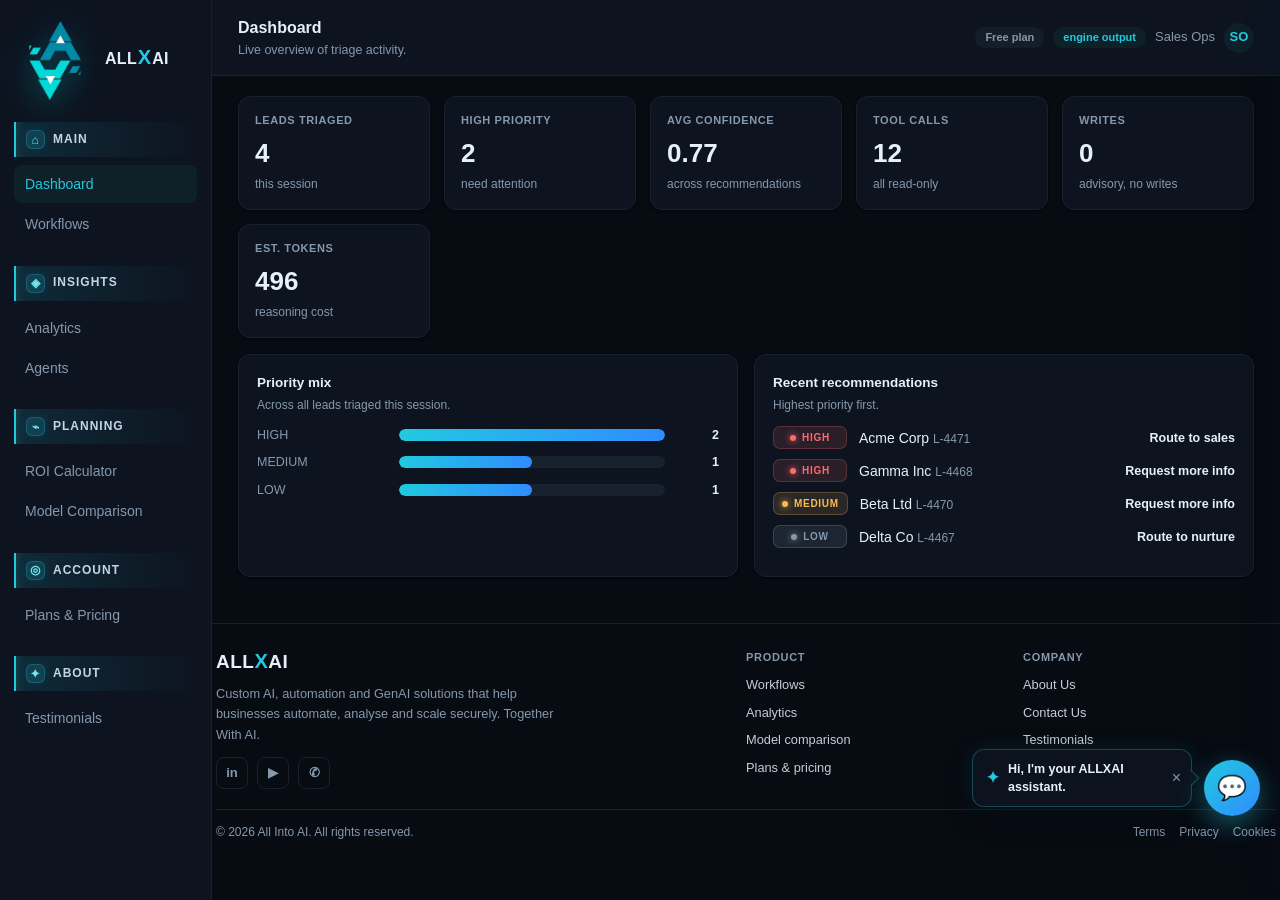
==== app.html @ 4b531be6 "Deploy Phase 1 site to allintoai domain" ====
<!doctype html>
<html lang="en">
<head>
<meta charset="utf-8" />
<meta name="robots" content="noindex,nofollow" />
<meta name="viewport" content="width=device-width, initial-scale=1" />
<link rel="icon" href="[data-uri]" />
<title>ALLXAI - Lead Triage MVP</title>
<style>
  :root{
    --bg:#070b12; --panel:#0d1420; --ink:#e8f0f7; --muted:#8598ad;
    --line:#17222e; --accent:#22c9e0; --accent-soft:#0e2028;
    --high:#ff6b6b; --high-bg:#3a2226; --med:#ffb951; --med-bg:#3a2f1e;
    --low:#8598ad; --low-bg:#141e2a; --ok:#69db7c; --shadow:0 1px 3px rgba(0,0,0,.5);
  }
  @media (prefers-color-scheme: dark){
    :root{ --bg:#070b12; --panel:#0d1420; --ink:#e8f0f7; --muted:#8598ad;
      --line:#17222e; --accent:#22c9e0; --accent-soft:#0e2028;
      --high:#ff6b6b; --high-bg:#3a2226; --med:#ffb951; --med-bg:#3a2f1e;
      --low:#9aa7b6; --low-bg:#232c38; --ok:#69db7c; --shadow:0 1px 3px rgba(0,0,0,.4);}
  }
  :root[data-theme="light"]{
    --bg:#f4f6fa; --panel:#ffffff; --ink:#1b2430; --muted:#5f6b7a;
    --line:#e4e9f0; --accent:#3b5bdb; --accent-soft:#eef2ff;
    --high:#e03131; --high-bg:#ffe9e9; --med:#f08c00; --med-bg:#fff4e2;
    --low:#5f6b7a; --low-bg:#eef1f5; --ok:#2f9e44; --shadow:0 1px 3px rgba(20,30,50,.08),0 4px 16px rgba(20,30,50,.06);
  }
  :root[data-theme="dark"]{
    --bg:#070b12; --panel:#0d1420; --ink:#e8f0f7; --muted:#8598ad;
    --line:#17222e; --accent:#22c9e0; --accent-soft:#0e2028;
    --high:#ff6b6b; --high-bg:#3a2226; --med:#ffb951; --med-bg:#3a2f1e;
    --low:#9aa7b6; --low-bg:#232c38; --ok:#69db7c; --shadow:0 1px 3px rgba(0,0,0,.4);
  }
  *{box-sizing:border-box}
  body{margin:0;background:var(--bg);color:var(--ink);
    font-family:-apple-system,BlinkMacSystemFont,"Segoe UI",Roboto,Helvetica,Arial,sans-serif;
    -webkit-font-smoothing:antialiased;font-size:14px;line-height:1.45}
  .app{display:flex;min-height:100vh}
  .side{width:212px;background:var(--panel);border-right:1px solid var(--line);padding:18px 14px;flex-shrink:0}
  .brand{display:flex;align-items:center;gap:9px;font-weight:700;font-size:16px;letter-spacing:.3px;margin-bottom:22px}
  .logo{width:28px;height:32px;display:grid;place-items:center}
  .logo svg{width:26px;height:auto;display:block}
  .nav a{display:block;padding:9px 11px;border-radius:8px;color:var(--muted);text-decoration:none;font-weight:500;margin-bottom:2px;cursor:pointer}
  .nav a.active{background:var(--accent-soft);color:var(--accent)}
  .nav .sec{display:flex;align-items:center;gap:8px;padding:8px 10px;border-left:2px solid var(--accent);border-radius:0 8px 8px 0;background:linear-gradient(90deg,rgba(34,201,224,.12),transparent);font-size:12px;text-transform:uppercase;letter-spacing:1px;color:#c5d6e3;font-weight:800;margin:22px 0 8px;box-shadow:inset 10px 0 18px -20px rgba(34,201,224,.9)}
  .nav .secicon{display:grid;place-items:center;width:19px;height:19px;border-radius:6px;background:rgba(34,201,224,.16);border:1px solid rgba(34,201,224,.24);color:#72e8f5;font-size:12px;line-height:1;box-shadow:0 0 10px rgba(34,201,224,.1)}
  .main{flex:1;display:flex;flex-direction:column;min-width:0}
  .top{display:flex;align-items:center;justify-content:space-between;padding:16px 26px;border-bottom:1px solid var(--line);background:var(--panel)}
  .top h1{font-size:16px;margin:0;font-weight:650}
  .top .sub{color:var(--muted);font-size:12.5px;margin-top:2px}
  .user{display:flex;align-items:center;gap:9px;color:var(--muted);font-size:13px;flex-shrink:0;white-space:nowrap}
  .avatar{width:30px;height:30px;border-radius:50%;background:var(--accent-soft);color:var(--accent);display:grid;place-items:center;font-weight:700}
  .pillx{display:inline-flex;align-items:center;white-space:nowrap;flex-shrink:0;padding:3px 10px;border-radius:999px;background:var(--accent-soft);color:var(--accent);font-size:11px;font-weight:700;line-height:1.4}

  /* views */
  .view{display:none}
  .view.active{display:block}
  .pad{padding:20px 26px}
  .cards{display:grid;grid-template-columns:repeat(auto-fit,minmax(175px,1fr));gap:14px}
  .card{background:var(--panel);border:1px solid var(--line);border-radius:12px;padding:16px;box-shadow:var(--shadow)}
  .card .k{font-size:11px;text-transform:uppercase;letter-spacing:.6px;color:var(--muted);font-weight:700}
  .card .v{font-size:26px;font-weight:750;margin-top:6px;font-variant-numeric:tabular-nums}
  .card .s{font-size:12px;color:var(--muted);margin-top:3px}
  .panelbox{background:var(--panel);border:1px solid var(--line);border-radius:12px;padding:18px;box-shadow:var(--shadow);margin-top:16px}
  .panelbox h3{margin:0 0 4px;font-size:13.5px}
  .panelbox .cap{color:var(--muted);font-size:12px;margin-bottom:12px}
  .grid2{display:grid;grid-template-columns:1fr 1fr;gap:16px}
  @media (max-width:820px){ .grid2{grid-template-columns:1fr} }

  /* bars */
  .bar-row{display:grid;grid-template-columns:130px 1fr 42px;gap:12px;align-items:center;margin:9px 0}
  .bar-lab{font-size:12.5px;color:var(--muted)}
  .bar-track{height:12px;border-radius:999px;background:var(--line);overflow:hidden}
  .bar-fill{height:100%;background:linear-gradient(90deg,#22c9e0,#2f8cff);border-radius:999px}
  .bar-val{font-size:12.5px;text-align:right;font-variant-numeric:tabular-nums;font-weight:650}
  /* recommendation rows (chip | company | action) */
  .rec-row{display:grid;grid-template-columns:auto minmax(0,1fr) auto;gap:4px 12px;align-items:center;margin:10px 0}
  .rec-row .chip{min-width:74px;justify-content:center}
  .rec-row .bar-val{white-space:nowrap}
  @media (max-width:430px){
    .rec-row{grid-template-columns:auto 1fr;column-gap:10px;row-gap:1px}
    .rec-row .chip{grid-row:1 / span 2;align-self:center}
    .rec-row .bar-val{text-align:left;color:var(--accent)}
  }

  /* pipeline */
  .pipe{display:flex;align-items:stretch;flex-wrap:wrap;gap:0}
  .pipe-node{flex:1;min-width:205px;background:var(--panel);border:1px solid var(--line);border-radius:12px;padding:16px;box-shadow:var(--shadow)}
  .pipe-node .role{font-size:11px;text-transform:uppercase;letter-spacing:.6px;color:var(--accent);font-weight:800}
  .pipe-node .nm{font-size:16px;font-weight:700;margin:4px 0 7px}
  .pipe-node .ds{font-size:12.5px;color:var(--muted);line-height:1.5}
  .pipe-arrow{display:flex;align-items:center;justify-content:center;padding:0 10px;color:var(--muted);font-size:20px}

  /* table */
  .mtable{width:100%;border-collapse:collapse;background:var(--panel);border:1px solid var(--line);border-radius:12px;overflow:hidden;box-shadow:var(--shadow)}
  .mtable th{font-size:11px;text-transform:uppercase;letter-spacing:.5px;color:var(--muted);text-align:left;padding:12px 14px;border-bottom:1px solid var(--line);font-weight:700}
  .mtable td{padding:12px 14px;border-bottom:1px solid var(--line);font-size:13px;vertical-align:top}
  .mtable tr:last-child td{border-bottom:none}

  /* calculator */
  .calc{display:grid;grid-template-columns:1fr 1fr;gap:22px}
  @media (max-width:820px){ .calc{grid-template-columns:1fr} }
  .field{margin-bottom:12px}
  .field label{display:block;font-size:12px;color:var(--muted);margin-bottom:4px}
  .field input{width:100%;padding:9px 11px;border:1px solid var(--line);border-radius:8px;background:var(--bg);color:var(--ink);font-size:14px}
  .calc-out{display:grid;grid-template-columns:1fr 1fr;gap:12px}
  .calc-out .o{background:var(--accent-soft);border-radius:10px;padding:15px}
  .calc-out .o .k{font-size:11px;text-transform:uppercase;letter-spacing:.5px;color:var(--accent);font-weight:700}
  .calc-out .o .v{font-size:23px;font-weight:750;margin-top:5px;font-variant-numeric:tabular-nums}
  .note{font-size:12px;color:var(--muted);margin-top:14px;font-style:italic}

  /* triage */
  .tabs{display:flex;gap:6px;margin-bottom:14px}
  .tab{padding:7px 13px;border-radius:999px;border:1px solid var(--line);background:var(--panel);color:var(--muted);font-size:12.5px;cursor:pointer;font-weight:600}
  .tab.active{background:linear-gradient(90deg,#22c9e0,#2f8cff);border-color:transparent;color:#04202a}
  .bar{display:flex;align-items:center;gap:12px;margin-bottom:12px;color:var(--muted);font-size:12.5px}
  .search{margin-left:auto;padding:7px 12px;border:1px solid var(--line);border-radius:8px;background:var(--panel);color:var(--ink);width:210px}
  .tbody{display:flex;gap:0;min-height:0}
  .queue{flex:1;min-width:0;overflow-x:auto}
  table.q{width:100%;border-collapse:collapse;background:var(--panel);border:1px solid var(--line);border-radius:12px;overflow:hidden;box-shadow:var(--shadow)}
  table.q th{text-align:left;font-size:11px;text-transform:uppercase;letter-spacing:.6px;color:var(--muted);padding:12px 14px;border-bottom:1px solid var(--line);font-weight:700}
  table.q td{padding:13px 14px;border-bottom:1px solid var(--line);vertical-align:middle}
  table.q tr:last-child td{border-bottom:none}
  tr.row{cursor:pointer}
  tr.row:hover{background:var(--accent-soft)}
  .chatbtn{position:fixed;right:20px;bottom:84px;width:56px;height:56px;border-radius:50%;border:none;cursor:pointer;background:linear-gradient(135deg,#22c9e0,#2f8cff);color:#04202a;font-size:24px;box-shadow:0 8px 26px rgba(34,201,224,.4);z-index:40;display:grid;place-items:center}
  .chatteaser{position:fixed;right:88px;bottom:93px;z-index:40;display:flex;align-items:center;gap:9px;max-width:220px;padding:10px 10px 10px 13px;border:1px solid rgba(34,201,224,.3);border-radius:12px;background:rgba(13,20,32,.96);box-shadow:0 10px 28px rgba(0,0,0,.38),0 0 22px rgba(34,201,224,.12);color:var(--ink);font-size:12.5px;font-weight:650;cursor:pointer;animation:teaserIn .45s ease both}
  .chatteaser::after{content:"";position:absolute;right:-6px;top:50%;width:11px;height:11px;background:rgba(13,20,32,.96);border-top:1px solid rgba(34,201,224,.3);border-right:1px solid rgba(34,201,224,.3);transform:translateY(-50%) rotate(45deg)}
  .chatteaser .spark{color:var(--accent);font-size:16px;line-height:1}.chatteaser .teaserx{position:relative;z-index:1;border:0;background:none;color:var(--muted);padding:0;font-size:16px;line-height:1;cursor:pointer}.chatteaser.hidden{display:none}@keyframes teaserIn{from{opacity:0;transform:translateX(12px)}to{opacity:1;transform:none}}
  .chatpanel{position:fixed;right:20px;bottom:152px;width:340px;max-width:calc(100vw - 40px);height:460px;max-height:72vh;background:var(--panel);border:1px solid var(--line);border-radius:16px;box-shadow:0 20px 50px rgba(0,0,0,.55);z-index:40;display:none;flex-direction:column;overflow:hidden}
  .chatpanel.open{display:flex}
  .chathead{padding:13px 15px;border-bottom:1px solid var(--line);display:flex;align-items:center;gap:9px}
  .chathead .dot{width:9px;height:9px;border-radius:50%;background:var(--ok);flex-shrink:0}
  .chathead b{font-size:14px} .chathead .sub{font-size:11px;color:var(--muted)}
  .chathead .x{margin-left:auto;background:none;border:none;color:var(--muted);font-size:19px;cursor:pointer;line-height:1}
  .chatmsgs{flex:1;overflow:auto;padding:14px;display:flex;flex-direction:column;gap:9px}
  .msg{max-width:84%;padding:9px 12px;border-radius:12px;font-size:13px;line-height:1.5}
  .msg.bot{background:var(--accent-soft);color:var(--ink);align-self:flex-start;border-bottom-left-radius:4px}
  .msg.me{background:linear-gradient(135deg,#22c9e0,#2f8cff);color:#04202a;align-self:flex-end;border-bottom-right-radius:4px;font-weight:600}
  .chipset{display:flex;flex-wrap:wrap;gap:6px;padding:0 14px 10px}
  .chip2{font-size:11.5px;padding:5px 9px;border:1px solid var(--line);border-radius:999px;color:var(--accent);cursor:pointer;background:var(--panel)}
  .chatin{display:flex;gap:8px;padding:12px;border-top:1px solid var(--line)}
  .chatin input{flex:1;padding:9px 11px;border:1px solid var(--line);border-radius:9px;background:var(--bg);color:var(--ink);font-size:13px}
  .chatin button{padding:9px 13px;border:none;border-radius:9px;background:linear-gradient(135deg,#22c9e0,#2f8cff);color:#04202a;font-weight:700;cursor:pointer}
  .chip{display:inline-flex;align-items:center;gap:6px;width:max-content;padding:5px 8px;border:1px solid transparent;border-radius:7px;font-size:10px;font-weight:800;letter-spacing:.7px;line-height:1.1}
  .chip::before{content:"";width:6px;height:6px;border-radius:50%;background:currentColor;box-shadow:0 0 7px currentColor}
  .chip.HIGH{background:rgba(255,107,107,.12);border-color:rgba(255,107,107,.24);color:var(--high)} .chip.MEDIUM{background:rgba(255,185,81,.12);border-color:rgba(255,185,81,.24);color:var(--med)} .chip.LOW{background:rgba(154,167,182,.12);border-color:rgba(154,167,182,.24);color:var(--low)}
  .lead-name{font-weight:650} .lead-id{color:var(--muted);font-size:12px}
  .conf{display:flex;align-items:center;gap:8px;min-width:120px}
  .track{flex:1;height:6px;border-radius:999px;background:var(--line);overflow:hidden}
  .fill{height:100%;background:linear-gradient(90deg,#22c9e0,#2f8cff)}
  .conf span{font-variant-numeric:tabular-nums;color:var(--muted);font-size:12.5px;font-weight:600}
  .age{color:var(--muted);font-size:12.5px}
  .detail{width:430px;flex-shrink:0;border-left:1px solid var(--line);background:var(--panel);margin-left:18px;border-radius:12px;overflow:hidden;display:flex;flex-direction:column;align-self:flex-start}
  .detail .empty{margin:auto;text-align:center;color:var(--muted);padding:40px}
  .dhead{padding:18px 22px;border-bottom:1px solid var(--line)}
  .dhead .co{font-size:17px;font-weight:700} .dhead .meta{color:var(--muted);font-size:12.5px;margin-top:3px}
  .drow{display:flex;gap:20px;padding:16px 22px;border-bottom:1px solid var(--line)}
  .kv .k{font-size:11px;text-transform:uppercase;letter-spacing:.5px;color:var(--muted);margin-bottom:4px}
  .kv .v{font-weight:700;font-size:15px}
  .action-v{color:var(--accent)}
  .sec-title{font-size:11px;text-transform:uppercase;letter-spacing:.6px;color:var(--muted);font-weight:700;padding:16px 22px 6px}
  .evidence{list-style:none;margin:0;padding:0 22px 14px}
  .evidence li{padding:9px 0;border-bottom:1px dashed var(--line);display:flex;flex-direction:column;gap:2px}
  .evidence li:last-child{border-bottom:none}
  .evidence .claim{font-weight:550} .evidence .src{font-size:11.5px;color:var(--muted)}
  .runinfo{margin:6px 22px 0;padding:11px 14px;background:var(--accent-soft);border-radius:9px;color:var(--muted);font-size:12.5px;display:flex;justify-content:space-between;align-items:center}
  .link{color:var(--accent);font-weight:650;cursor:pointer;background:none;border:none;font-size:12.5px}
  .actions{padding:16px 22px;border-top:1px solid var(--line);display:flex;gap:9px;align-items:center;flex-wrap:wrap}
  .btn{padding:9px 15px;border-radius:9px;border:1px solid var(--line);background:var(--panel);color:var(--ink);font-weight:650;cursor:pointer;font-size:13px}
  .btn.primary{background:linear-gradient(90deg,#22c9e0,#2f8cff);border-color:transparent;color:#04202a}
  select.btn{appearance:none}
  .banner{padding:10px 26px;background:var(--low-bg);color:var(--ok);font-weight:650;font-size:13px;display:none}
  .scrim{position:fixed;inset:0;background:rgba(10,15,25,.45);display:none;z-index:9}
  .drawer{position:fixed;top:0;right:0;height:100%;width:440px;max-width:92vw;background:var(--panel);box-shadow:-8px 0 30px rgba(10,20,40,.2);transform:translateX(100%);transition:transform .22s ease;z-index:10;display:flex;flex-direction:column}
  .drawer.open{transform:translateX(0)} .scrim.open{display:block}
  .dwhead{display:flex;align-items:center;justify-content:space-between;padding:16px 20px;border-bottom:1px solid var(--line)}
  .dwhead b{font-size:14px} .x{border:none;background:none;font-size:20px;color:var(--muted);cursor:pointer;line-height:1}
  .log{padding:8px 0;overflow:auto}
  .step{display:grid;grid-template-columns:26px 92px 1fr auto;gap:10px;align-items:center;padding:11px 20px;border-bottom:1px solid var(--line);font-size:12.5px}
  .step .n{width:24px;height:24px;border-radius:50%;background:var(--accent-soft);color:var(--accent);display:grid;place-items:center;font-weight:800;font-size:12px}
  .step .op{font-weight:700} .step .arg{color:var(--muted);font-family:ui-monospace,SFMono-Regular,Menlo,monospace;font-size:11.5px;overflow:hidden;text-overflow:ellipsis;white-space:nowrap}
  .status-ok{color:var(--ok);font-weight:700;font-size:11.5px}
  .dwfoot{margin-top:auto;padding:13px 20px;border-top:1px solid var(--line);color:var(--muted);font-size:12px}
  .hamb{display:none;background:none;border:1px solid var(--line);color:var(--ink);border-radius:8px;padding:5px 11px;font-size:16px;cursor:pointer}
  .navscrim.open{display:block;position:fixed;inset:0;background:rgba(0,0,0,.5);z-index:29}
  @media (max-width:900px){
    .hamb{display:inline-flex}
    .side{position:fixed;top:0;left:0;bottom:0;z-index:30;transform:translateX(-100%);transition:transform .2s ease;box-shadow:2px 0 24px rgba(0,0,0,.55)}
    .side.open{transform:translateX(0)}
    .tbody{flex-direction:column}
    .detail{width:100%;margin-left:0;margin-top:16px;border-left:none}
  }
  /* upgrade modal + plans */
  .modal{position:fixed;inset:0;display:none;align-items:center;justify-content:center;z-index:20}
  .modal.open{display:flex}
  .modal-card{background:var(--panel);border:1px solid var(--line);border-radius:14px;box-shadow:0 20px 60px rgba(10,20,40,.35);max-width:440px;width:92%;padding:24px}
  .modal-title{font-size:18px;font-weight:750}
  .modal-body{color:var(--muted);font-size:13.5px;margin:8px 0 18px;line-height:1.5}
  .modal-actions{display:flex;gap:9px;justify-content:flex-end;flex-wrap:wrap}
  .plan{display:flex;flex-direction:column}
  .plan .pname{font-size:13px;font-weight:750;text-transform:uppercase;letter-spacing:.5px;color:var(--accent)}
  .plan .pprice{font-size:22px;font-weight:750;margin:8px 0 2px}
  .plan .psub{font-size:12px;color:var(--muted);margin-bottom:12px}
  .plan ul{list-style:none;margin:0 0 16px;padding:0;font-size:13px;color:var(--ink)}
  .plan li{padding:5px 0;border-bottom:1px dashed var(--line)}
  .plan li:last-child{border-bottom:none}
  .plan .cur{margin-top:auto;text-align:center;padding:9px;border-radius:8px;background:var(--low-bg);color:var(--muted);font-weight:650;font-size:13px}
  @keyframes axIn{from{opacity:0;transform:scale(.82) translateY(6px)}to{opacity:1;transform:none}}
  @keyframes axFloat{0%,100%{transform:translateY(0)}50%{transform:translateY(-5px)}}
  @media (prefers-reduced-motion: reduce){ .axmark,.wordmark,.brandmark,.logo{animation:none !important} }

  /* --- animated ALLXAI mark (shared component) --- */
  .axlogo{position:relative;display:inline-grid;place-items:center;width:var(--axsz,132px);height:var(--axsz,132px);flex:0 0 auto}
  /* Make the product mark carry more weight in the app navigation. */
  .side .axlogo{width:82px;height:82px}
  .axlogo .r{display:none}
  .axlogo .r1{inset:0;border:2px dotted rgba(3,217,217,.60);animation:axRing 7s linear infinite}
  .axlogo .r2{inset:12%;border:1.5px dotted rgba(3,137,166,.55);animation:axRingR 10s linear infinite}
  .axlogo .l{position:absolute;width:64%;left:18%;top:4%;height:auto}
  .axlogo .lt{animation:axReveal 1.1s cubic-bezier(.2,.75,.25,1) both;filter:drop-shadow(0 5px 14px rgba(3,137,166,.35))}
  .axlogo .lb{animation:axReveal 1.1s cubic-bezier(.2,.75,.25,1) .9s both;filter:drop-shadow(0 6px 16px rgba(3,217,217,.4))}
  @keyframes axReveal{0%{opacity:0;transform:translateY(-9px) scale(.86)}100%{opacity:1;transform:none}}
  @keyframes axRing{0%{transform:rotate(0) scale(1);opacity:.6}50%{transform:rotate(180deg) scale(1.13);opacity:1}100%{transform:rotate(360deg) scale(1);opacity:.6}}
  @keyframes axRingR{0%{transform:rotate(0) scale(1.08);opacity:.5}50%{transform:rotate(-180deg) scale(.94);opacity:.85}100%{transform:rotate(-360deg) scale(1.08);opacity:.5}}
  @media (prefers-reduced-motion: reduce){ .axlogo .r1,.axlogo .r2,.axlogo .lt,.axlogo .lb{animation:none !important} }
  .brandgif{height:20px;width:auto;display:block}
  .brandword .x{color:var(--accent);display:inline-block;transform-origin:50% 50%;margin:0 .04em;animation:xspin 12s linear infinite}
  @keyframes xspin{to{transform:rotate(360deg)}}
  @media (prefers-reduced-motion: reduce){ .x{animation:none !important} }

  /* site footer */
  .site-foot{border-top:1px solid var(--line);margin-top:26px;padding:24px 4px 12px;color:var(--muted)}
  .foot-grid{display:grid;grid-template-columns:2fr 1fr 1fr;gap:24px;align-items:start}
  .foot-word{font-weight:800;font-size:19px;color:var(--ink);letter-spacing:.5px;margin-bottom:8px}
  .foot-word .x{color:var(--accent)}
  .foot-brand p{font-size:12.8px;line-height:1.6;max-width:340px;margin:0 0 12px}
  .foot-social{display:flex;gap:9px}
  .foot-social a{width:32px;height:32px;border:1px solid var(--line);border-radius:8px;display:grid;place-items:center;color:var(--muted);text-decoration:none;font-size:13px;font-weight:800}
  .foot-social a:hover{color:var(--accent);border-color:var(--accent)}
  .foot-col h4{font-size:11px;text-transform:uppercase;letter-spacing:.7px;color:var(--muted);margin:2px 0 10px}
  .foot-col a{display:block;font-size:12.8px;color:var(--ink);text-decoration:none;margin-bottom:9px;cursor:pointer;opacity:.85}
  .foot-col a:hover{color:var(--accent);opacity:1}
  .foot-bar{display:flex;justify-content:space-between;align-items:center;flex-wrap:wrap;gap:10px;border-top:1px solid var(--line);margin-top:20px;padding-top:14px;font-size:12px}
  .foot-legal a{color:var(--muted);text-decoration:none;margin-left:14px;cursor:pointer}
  .foot-legal a:hover{color:var(--accent)}
  @media (max-width:640px){ .foot-grid{grid-template-columns:1fr 1fr;gap:18px} .foot-brand{grid-column:1 / -1} }
</style>
<script>window.__ALLXAI_DATA__ = [{"run": "R-4471-5167", "id": "L-4471", "co": "Acme Corp", "contact": "J. Rao", "source": "Web form", "created": "today", "priority": "HIGH", "conf": 0.95, "action": "route_to_sales", "age": "now", "status": "pending", "evidence": [["Explicit buying intent in message", "lead.inbound_message"], ["Mid Market company fit", "company.size_band"], ["3 recent activity events", "activities"]], "run_info": {"calls": 3, "ms": 0.07, "tokens": 150}, "log": [["decide", "plan: get_lead, get_company, get_activity_history"], ["get_lead", "{\"lead_id\": \"L-4471\"}"], ["get_company", "{\"company_id\": \"C-889\"}"], ["get_activity_history", "{\"lead_id\": \"L-4471\", \"limit\": 20}"], ["reason", "recommendation formed"], ["validate", "all criteria met"]]}, {"run": "R-4470-5167", "id": "L-4470", "co": "Beta Ltd", "contact": "M. Shah", "source": "Web form", "created": "today", "priority": "MEDIUM", "conf": 0.67, "action": "request_more_information", "age": "now", "status": "pending", "evidence": [["General interest expressed", "lead.inbound_message"], ["Small Business company", "company.size_band"], ["1 recent activity events", "activities"]], "run_info": {"calls": 3, "ms": 0.04, "tokens": 116}, "log": [["decide", "plan: get_lead, get_company, get_activity_history"], ["get_lead", "{\"lead_id\": \"L-4470\"}"], ["get_company", "{\"company_id\": \"C-701\"}"], ["get_activity_history", "{\"lead_id\": \"L-4470\", \"limit\": 20}"], ["reason", "recommendation formed"], ["validate", "all criteria met"]]}, {"run": "R-4468-5167", "id": "L-4468", "co": "Gamma Inc", "contact": "P. Iyer", "source": "Referral", "created": "today", "priority": "HIGH", "conf": 0.91, "action": "request_more_information", "age": "now", "status": "pending", "evidence": [["General interest expressed", "lead.inbound_message"], ["Enterprise company fit", "company.size_band"], ["2 recent activity events", "activities"]], "run_info": {"calls": 3, "ms": 0.03, "tokens": 132}, "log": [["decide", "plan: get_lead, get_company, get_activity_history"], ["get_lead", "{\"lead_id\": \"L-4468\"}"], ["get_company", "{\"company_id\": \"C-655\"}"], ["get_activity_history", "{\"lead_id\": \"L-4468\", \"limit\": 20}"], ["reason", "recommendation formed"], ["validate", "all criteria met"]]}, {"run": "R-4467-5167", "id": "L-4467", "co": "Delta Co", "contact": "S. Nair", "source": "Web form", "created": "today", "priority": "LOW", "conf": 0.55, "action": "route_to_nurture", "age": "now", "status": "pending", "evidence": [["No explicit buying intent stated", "lead.inbound_message"], ["Small Business company", "company.size_band"], ["No recent activity", "activities"]], "run_info": {"calls": 3, "ms": 0.13, "tokens": 98}, "log": [["decide", "plan: get_lead, get_company, get_activity_history"], ["get_lead", "{\"lead_id\": \"L-4467\"}"], ["get_company", "{\"company_id\": \"C-540\"}"], ["get_activity_history", "{\"lead_id\": \"L-4467\", \"limit\": 20}"], ["reason", "recommendation formed"], ["validate", "all criteria met"]]}];</script>
</head>
<body>
<div class="app">
  <aside class="side">
    <div class="brand"><span class="axlogo" style="--axsz:62px" role="img" aria-label="ALLXAI logo"><span class="r r1"></span><span class="r r2"></span><img class="l lt" alt="" src="[data-uri]"/><img class="l lb" alt="ALLXAI" src="[data-uri]"/></span><span class="brandword">ALL<span class="x">X</span>AI</span></div>
    <nav class="nav" id="nav">
      <div class="sec"><span class="secicon" aria-hidden="true">⌂</span>Main</div>
      <a data-view="dashboard">Dashboard</a>
      <a data-view="triage">Workflows</a>
      <div class="sec"><span class="secicon" aria-hidden="true">◈</span>Insights</div>
      <a data-view="analytics">Analytics</a>
      <a data-view="agents">Agents</a>
      <div class="sec"><span class="secicon" aria-hidden="true">⌁</span>Planning</div>
      <a data-view="roi">ROI Calculator</a>
      <a data-view="models">Model Comparison</a>
      <div class="sec"><span class="secicon" aria-hidden="true">◎</span>Account</div>
      <a data-view="plans">Plans &amp; Pricing</a>
      <div class="sec"><span class="secicon" aria-hidden="true">✦</span>About</div>
      <a data-view="testimonials">Testimonials</a>
    </nav>
  </aside>
  <div class="navscrim" id="navscrim" onclick="toggleNav()"></div>

  <div class="main">
    <div class="top">
      <div style="display:flex;align-items:center;gap:10px"><button class="hamb" onclick="toggleNav()" aria-label="Menu">&#9776;</button><div>
        <h1 id="vtitle">Dashboard</h1>
        <div class="sub" id="vsub">Live overview of triage activity.</div>
      </div></div>
      <div class="user"><span class="pillx" id="planbadge" style="background:var(--low-bg);color:var(--muted)">Free plan</span><span class="pillx" id="srcbadge">loading</span><span>Sales Ops</span><span class="avatar">SO</span></div>
    </div>
    <div class="banner" id="banner"></div>

    <!-- DASHBOARD -->
    <section class="view active pad" id="view-dashboard">
      <div class="cards" id="dash-cards"></div>
      <div class="grid2">
        <div class="panelbox"><h3>Priority mix</h3><div class="cap">Across all leads triaged this session.</div><div id="dash-priority"></div></div>
        <div class="panelbox"><h3>Recent recommendations</h3><div class="cap">Highest priority first.</div><div id="dash-recent"></div></div>
      </div>
    </section>

    <!-- TRIAGE -->
    <section class="view pad" id="view-triage">
      <div class="tabs">
        <div class="tab active" data-tab="pending">Pending <b id="c-pending"></b></div>
        <div class="tab" data-tab="accepted">Accepted <b id="c-accepted"></b></div>
        <div class="tab" data-tab="adjusted">Adjusted <b id="c-adjusted"></b></div>
      </div>
      <div class="bar"><span>Sorted by priority, then confidence</span>
        <input class="search" placeholder="Search leads..." oninput="render()" id="search"/></div>
      <div class="tbody">
        <div class="queue">
          <table class="q"><thead><tr><th>Priority</th><th>Lead</th><th>Recommended action</th><th>Confidence</th><th>Age</th></tr></thead>
          <tbody id="rows"></tbody></table>
        </div>
        <aside class="detail" id="detail">
          <div class="empty" id="empty">Select a recommendation to review its evidence and audit trail.</div>
          <div id="dcontent" style="display:none;flex:1;flex-direction:column"></div>
        </aside>
      </div>
    </section>

    <!-- ANALYTICS -->
    <section class="view pad" id="view-analytics">
      <div class="grid2">
        <div class="panelbox"><h3>By priority</h3><div class="cap">How leads distribute across priority.</div><div id="an-priority"></div></div>
        <div class="panelbox"><h3>By recommended action</h3><div class="cap">What the workflow recommends.</div><div id="an-action"></div></div>
      </div>
      <div class="panelbox"><h3>Confidence distribution</h3><div class="cap">Model confidence across recommendations.</div><div id="an-conf"></div></div>
    </section>

    <!-- AGENTS -->
    <section class="view pad" id="view-agents">
      <div class="panelbox"><h3>The triage pipeline</h3>
        <div class="cap">Every run passes through three roles with different privileges. This is the real architecture, not a diagram.</div>
        <div class="pipe" id="ag-pipe"></div>
      </div>
      <div class="cards" id="ag-stats" style="margin-top:16px"></div>
    </section>

    <!-- ROI -->
    <section class="view pad" id="view-roi">
      <div class="panelbox"><h3>ROI calculator</h3>
        <div class="cap">Estimate the impact of automating lead triage. Enter your own numbers.</div>
        <div class="calc">
          <div>
            <div class="field"><label>Leads per month</label><input id="r-leads" type="number" value="2000"></div>
            <div class="field"><label>Minutes saved per lead (manual triage)</label><input id="r-mins" type="number" value="4"></div>
            <div class="field"><label>Loaded cost per minute (Rs)</label><input id="r-cpm" type="number" value="6"></div>
            <div class="field"><label>Conversion lift from faster, consistent triage (percentage points)</label><input id="r-lift" type="number" value="1.5"></div>
            <div class="field"><label>Gross margin per converted deal (Rs)</label><input id="r-margin" type="number" value="20000"></div>
            <div class="field"><label>Platform cost per month (Rs)</label><input id="r-cost" type="number" value="30000"></div>
          </div>
          <div>
            <div class="calc-out">
              <div class="o"><div class="k">Annual benefit</div><div class="v" id="o-benefit">-</div></div>
              <div class="o"><div class="k">Annual cost</div><div class="v" id="o-cost">-</div></div>
              <div class="o"><div class="k">Net benefit / year</div><div class="v" id="o-net">-</div></div>
              <div class="o"><div class="k">Return</div><div class="v" id="o-roi">-</div></div>
            </div>
            <div class="note">Illustrative model. It runs on the numbers you enter, not on live data. Confirm your own lead volumes, costs and conversion figures before using this externally.</div>
          </div>
        </div>
      </div>
    </section>

    <!-- MODELS -->
    <section class="view pad" id="view-models">
      <div class="panelbox"><h3>Model comparison</h3>
        <div class="cap">A reference for choosing a model to power the workflow. Qualitative - confirm current pricing, latency and limits against each provider's live documentation.</div>
        <div style="overflow-x:auto"><table class="mtable" id="model-table"></table></div>
        <div class="note" id="model-note"></div>
      </div>
    </section>

    <!-- TESTIMONIALS -->
    <section class="view pad" id="view-testimonials">
      <div class="cards" id="testi-cards" style="grid-template-columns:repeat(auto-fit,minmax(260px,1fr))"></div>
      <div class="note">Placeholder content for layout. To be replaced with real, approved client testimonials.</div>
    </section>

    <!-- PLANS -->
    <section class="view pad" id="view-plans">
      <div class="cards" id="plan-cards" style="grid-template-columns:repeat(auto-fit,minmax(240px,1fr))"></div>
      <div class="note">First workflow run is free. Subscribe or contact us for plans and pricing to automate at scale. This is a demonstration of the model; billing is not connected in the MVP.</div>
    </section>

    <footer class="site-foot">
      <div class="foot-grid">
        <div class="foot-brand">
          <div class="foot-word">ALL<span class="x">X</span>AI</div>
          <p>Custom AI, automation and GenAI solutions that help businesses automate, analyse and scale securely. Together With AI.</p>
          <div class="foot-social">
            <a href="https://www.linkedin.com/company/allintoai" target="_blank" rel="noopener" aria-label="LinkedIn">in</a>
            <a href="https://www.youtube.com/@Allintoai-ai" target="_blank" rel="noopener" aria-label="YouTube">&#9654;</a>
            <a href="https://wa.me/919663501526" target="_blank" rel="noopener" aria-label="WhatsApp">&#9990;</a>
          </div>
        </div>
        <div class="foot-col">
          <h4>Product</h4>
          <a onclick="showView('triage')">Workflows</a>
          <a onclick="showView('analytics')">Analytics</a>
          <a onclick="showView('models')">Model comparison</a>
          <a onclick="showView('plans')">Plans &amp; pricing</a>
        </div>
        <div class="foot-col">
          <h4>Company</h4>
          <a href="index.html#about">About Us</a>
          <a href="index.html#contact">Contact Us</a>
          <a onclick="showView('testimonials')">Testimonials</a>
        </div>
      </div>
      <div class="foot-bar">
        <span>&copy; 2026 All Into AI. All rights reserved.</span>
        <span class="foot-legal"><a href="https://allxai.netlify.app" target="_blank" rel="noopener">Terms</a><a href="https://allxai.netlify.app" target="_blank" rel="noopener">Privacy</a><a href="https://allxai.netlify.app" target="_blank" rel="noopener">Cookies</a></span>
      </div>
    </footer>


  </div>
</div>

<div class="scrim" id="scrim" onclick="closeLog()"></div>
<div class="drawer" id="drawer">
  <div class="dwhead"><b>Audit log - <span id="log-run"></span></b><button class="x" onclick="closeLog()">&times;</button></div>
  <div class="log" id="log"></div>
  <div class="dwfoot">Every step is timestamped. No write or action tools were called in this run.</div>
</div>

<div class="scrim" id="uscrim" onclick="closeUpgrade()"></div>
<div class="modal" id="umodal">
  <div class="modal-card">
    <div class="modal-title">Free workflow used</div>
    <div class="modal-body">You have completed your free lead-triage run. To automate triage at scale, choose a plan or contact us for plans and pricing.</div>
    <div class="modal-actions">
      <button class="btn" onclick="closeUpgrade()">Keep exploring</button>
      <button class="btn" onclick="closeUpgrade();showView('plans')">See plans</button>
      <button class="btn primary" onclick="contactProvider()">Contact provider</button>
    </div>
  </div>
</div>

<div class="chatteaser" id="chatteaser" onclick="toggleChat()"><span class="spark">✦</span><span>Hi, I'm your ALLXAI assistant.</span><button class="teaserx" aria-label="Dismiss assistant greeting" onclick="dismissTeaser(event)">&times;</button></div>
<button class="chatbtn" id="chatbtn" onclick="toggleChat()" aria-label="Open assistant">&#128172;</button>
<div class="chatpanel" id="chatpanel">
  <div class="chathead"><span class="dot"></span><div><b>ALLXAI Assistant</b><div class="sub">Ask about the platform</div></div><button class="x" onclick="toggleChat()">&times;</button></div>
  <div class="chatmsgs" id="chatmsgs"></div>
  <div class="chipset">
    <span class="chip2" onclick="chatSuggest('How does it work?')">How does it work?</span>
    <span class="chip2" onclick="chatSuggest('Pricing?')">Pricing?</span>
    <span class="chip2" onclick="chatSuggest('Is it secure?')">Is it secure?</span>
  </div>
  <div class="chatin"><input id="chatinput" placeholder="Type a message..." onkeydown="if(event.key==='Enter')chatSend()"/><button onclick="chatSend()">Send</button></div>
</div>

<script>
const ACTION_LABEL={route_to_sales:"Route to sales",request_more_information:"Request more info",route_to_nurture:"Route to nurture"};
const ACTIONS=Object.keys(ACTION_LABEL);
const ORDER={HIGH:0,MEDIUM:1,LOW:2};
const VIEWS={
  dashboard:["Dashboard","Live overview of triage activity."],
  triage:["Workflows","Advisory workflow - reads records, recommends a next action. Read-only."],
  analytics:["Analytics","Breakdowns from the triage runs."],
  agents:["Agents","The decide, execute, validate pipeline."],
  roi:["ROI Calculator","Estimate impact from your own numbers."],
  models:["Model Comparison","Reference for choosing a model."],
  plans:["Plans & Pricing","First workflow free. Subscribe to automate at scale."],
  testimonials:["Testimonials","What customers say."]
};
const SAMPLE=[
  {run:"R-8823",id:"L-4471",co:"Acme Corp",contact:"J. Rao",source:"Web form",created:"today",priority:"HIGH",conf:0.88,action:"route_to_sales",age:"now",status:"pending",
   evidence:[["Explicit pricing request","lead.inbound_message"],["Mid-market fit","company.size_band"],["3 pricing-page visits","activities"]],
   run_info:{calls:3,ms:2.4,tokens:150},log:[["decide","plan: get_lead, get_company, get_activity"],["get_lead","{ lead_id: L-4471 }"],["get_company","{ company_id: C-889 }"],["get_activity","{ lead_id: L-4471 }"],["reason","recommendation formed"],["validate","evidence cited, action in set"]]}
];
let data=SAMPLE, currentTab="pending", selected=null, freeUsed=false;

/* navigation */
function showView(name){
  if(!VIEWS[name]) name="dashboard";
  document.querySelectorAll(".view").forEach(v=>v.classList.remove("active"));
  document.getElementById("view-"+name).classList.add("active");
  document.querySelectorAll("#nav a").forEach(a=>a.classList.toggle("active",a.dataset.view===name));
  document.getElementById("vtitle").textContent=VIEWS[name][0];
  document.getElementById("vsub").textContent=VIEWS[name][1];
}
function toggleNav(){ document.querySelector(".side").classList.toggle("open"); document.getElementById("navscrim").classList.toggle("open"); }
document.querySelectorAll("#nav a").forEach(a=>a.onclick=()=>{ showView(a.dataset.view); if(window.innerWidth<=900){ document.querySelector(".side").classList.remove("open"); document.getElementById("navscrim").classList.remove("open"); } });

/* aggregates from real leads */
function agg(){
  const by={HIGH:0,MEDIUM:0,LOW:0}, act={}; let calls=0,tok=0,esc=0,csum=0;
  data.forEach(l=>{ by[l.priority]=(by[l.priority]||0)+1; act[l.action]=(act[l.action]||0)+1;
    calls+=l.run_info.calls; tok+=l.run_info.tokens; csum+=l.conf; if(l.status!=="pending")esc++; });
  return {n:data.length,by,act,calls,tok,esc,avg:data.length?csum/data.length:0};
}
function bars(container, rows){
  const max=Math.max(1,...rows.map(r=>r[1]));
  document.getElementById(container).innerHTML=rows.map(r=>`
    <div class="bar-row"><div class="bar-lab">${r[0]}</div>
      <div class="bar-track"><div class="bar-fill" style="width:${Math.round(r[1]/max*100)}%"></div></div>
      <div class="bar-val">${r[1]}</div></div>`).join("") || '<div class="cap">No data.</div>';
}

/* dashboard */
function renderDashboard(){
  const a=agg();
  document.getElementById("dash-cards").innerHTML=[
    ["Leads triaged",a.n,"this session"],
    ["High priority",a.by.HIGH||0,"need attention"],
    ["Avg confidence",a.avg.toFixed(2),"across recommendations"],
    ["Tool calls",a.calls,"all read-only"],
    ["Writes",0,"advisory, no writes"],
    ["Est. tokens",a.tok,"reasoning cost"],
  ].map(c=>`<div class="card"><div class="k">${c[0]}</div><div class="v">${c[1]}</div><div class="s">${c[2]}</div></div>`).join("");
  bars("dash-priority",["HIGH","MEDIUM","LOW"].map(p=>[p,a.by[p]||0]));
  const recent=data.slice().sort((x,y)=>ORDER[x.priority]-ORDER[y.priority]||y.conf-x.conf).slice(0,5);
  document.getElementById("dash-recent").innerHTML=recent.map(l=>`
    <div class="rec-row">
      <span class="chip ${l.priority}">${l.priority}</span>
      <span>${l.co} <span class="lead-id">${l.id}</span></span>
      <span class="bar-val">${ACTION_LABEL[l.action]}</span></div>`).join("");
}

/* analytics */
function renderAnalytics(){
  const a=agg();
  bars("an-priority",["HIGH","MEDIUM","LOW"].map(p=>[p,a.by[p]||0]));
  bars("an-action",ACTIONS.filter(x=>a.act[x]).map(x=>[ACTION_LABEL[x],a.act[x]]));
  const b={}; data.forEach(l=>{const k=(Math.floor(l.conf*10)/10).toFixed(1);b[k]=(b[k]||0)+1;});
  bars("an-conf",Object.keys(b).sort().map(k=>[k+" - "+(parseFloat(k)+0.1).toFixed(1),b[k]]));
}

/* agents */
function renderAgents(){
  const a=agg();
  const roles=[
    ["Planner","decide","Plans the read-only tool calls before anything runs. Never calls a tool itself, so the plan is inspectable first."],
    ["Worker","execute","Runs one allow-listed tool at a time. A tool outside the list is refused in code. Every call is logged."],
    ["Reviewer","validate","Checks each recommendation cites retrieved data. Accepts, sends back for one bounded retry, or escalates to a human."],
  ];
  document.getElementById("ag-pipe").innerHTML=roles.map((r,i)=>`
    <div class="pipe-node"><div class="role">${r[1]}</div><div class="nm">${r[0]}</div><div class="ds">${r[2]}</div></div>
    ${i<roles.length-1?'<div class="pipe-arrow">&rarr;</div>':''}`).join("");
  document.getElementById("ag-stats").innerHTML=[
    ["Runs",a.n,"this session"],["Accepted",a.n-a.esc,"passed validation"],
    ["Escalated",a.esc,"sent to a human"],["Allow-listed tools",3,"read-only"],["Writes",0,"none"],
  ].map(c=>`<div class="card"><div class="k">${c[0]}</div><div class="v">${c[1]}</div><div class="s">${c[2]}</div></div>`).join("");
}

/* ROI */
function money(n){return "Rs " + Math.round(n).toLocaleString("en-IN");}
function computeROI(){
  const g=id=>parseFloat(document.getElementById(id).value)||0;
  const leads=g("r-leads")*12, mins=g("r-mins"), cpm=g("r-cpm"), lift=g("r-lift")/100, margin=g("r-margin"), cost=g("r-cost")*12;
  const labor=leads*mins*cpm, revenue=leads*lift*margin, benefit=labor+revenue, net=benefit-cost;
  document.getElementById("o-benefit").textContent=money(benefit);
  document.getElementById("o-cost").textContent=money(cost);
  document.getElementById("o-net").textContent=money(net);
  document.getElementById("o-roi").textContent=cost>0?(net/cost).toFixed(1)+"x":"-";
}
["r-leads","r-mins","r-cpm","r-lift","r-margin","r-cost"].forEach(id=>document.getElementById(id).addEventListener("input",computeROI));

/* models (static reference) */
const MODELS=[
  ["Claude (Anthropic)","Medium","Fast","Very large","Strong reasoning, reliable tool use, long context"],
  ["GPT (OpenAI)","Medium-High","Fast","Large","General purpose, broad ecosystem"],
  ["Gemini (Google)","Low-Medium","Fast","Very large","Multimodal, long context"],
  ["Llama (Meta, open)","Low (self-host)","Varies","Medium-Large","On-premise, full data control"],
  ["Mistral (open)","Low","Fast","Medium","Cost-efficient, on-premise"],
];
function renderModels(){
  document.getElementById("model-table").innerHTML=
    "<thead><tr><th>Model</th><th>Relative cost</th><th>Latency</th><th>Context</th><th>Best for</th></tr></thead><tbody>"+
    MODELS.map(m=>`<tr><td><b>${m[0]}</b></td><td>${m[1]}</td><td>${m[2]}</td><td>${m[3]}</td><td>${m[4]}</td></tr>`).join("")+"</tbody>";
  document.getElementById("model-note").textContent=
    "Best fit for advisory lead triage (short structured reasoning, read-only tool calls, an audit trail): a mid-cost model with strong reasoning and reliable tool use. The pipeline is model-agnostic, so the choice can change per workflow. Ranking here is qualitative; a data-driven recommendation would need a benchmark harness on your own tasks (separate scope).";
}

/* triage (real workflow) */
function counts(){
  document.getElementById('c-pending').textContent=data.filter(d=>d.status==='pending').length;
  document.getElementById('c-accepted').textContent=data.filter(d=>d.status==='accepted').length;
  document.getElementById('c-adjusted').textContent=data.filter(d=>d.status==='adjusted').length;
}
function render(){
  counts();
  const q=(document.getElementById('search').value||'').toLowerCase();
  const rows=document.getElementById('rows');
  let list=data.filter(d=>d.status===currentTab)
    .filter(d=>!q || (d.co+' '+d.id+' '+d.contact).toLowerCase().includes(q))
    .sort((a,b)=>ORDER[a.priority]-ORDER[b.priority] || b.conf-a.conf);
  rows.innerHTML = list.length? list.map(d=>`
    <tr class="row" onclick="select('${d.id}')">
      <td><span class="chip ${d.priority}">${d.priority}</span></td>
      <td><div class="lead-name">${d.co}</div><div class="lead-id">${d.id} &middot; ${d.contact}</div></td>
      <td>${ACTION_LABEL[d.action]}</td>
      <td><div class="conf"><div class="track"><div class="fill" style="width:${Math.round(d.conf*100)}%"></div></div><span>${d.conf.toFixed(2)}</span></div></td>
      <td class="age">${d.age}</td>
    </tr>`).join('')
    : `<tr><td colspan="5" style="padding:26px;text-align:center;color:var(--muted)">No ${currentTab} recommendations.</td></tr>`;
}
function select(id){
  selected=data.find(d=>d.id===id); if(!selected) return;
  showView('triage');
  document.getElementById('empty').style.display='none';
  const c=document.getElementById('dcontent'); c.style.display='flex';
  const d=selected, ri=d.run_info, done=d.status!=='pending';
  c.innerHTML=`
    <div class="dhead"><div class="co">${d.co} <span style="color:var(--muted);font-weight:500;font-size:13px">${d.id}</span></div>
      <div class="meta">${d.contact} &middot; ${d.source} &middot; created ${d.created} &middot; Run ${d.run}</div></div>
    <div class="drow">
      <div class="kv"><div class="k">Priority</div><div class="v"><span class="chip ${d.priority}">${d.priority}</span></div></div>
      <div class="kv"><div class="k">Confidence</div><div class="v">${d.conf.toFixed(2)}</div></div>
      <div class="kv"><div class="k">Recommended action</div><div class="v action-v">${ACTION_LABEL[d.action]}</div></div>
    </div>
    <div class="sec-title">Why this recommendation</div>
    <ul class="evidence">${d.evidence.map(e=>`<li><span class="claim">${e[0]}</span><span class="src">source: ${e[1]}</span></li>`).join('')}</ul>
    <div class="runinfo"><span>Run: ${ri.calls} tool calls &middot; 0 writes &middot; ${ri.ms}s &middot; ${ri.tokens} tokens</span>
      <button class="link" onclick="openLog()">View log &rarr;</button></div>
    <div class="actions">
      ${done? `<span style="color:var(--ok);font-weight:700">${d.status==='accepted'?'Accepted':'Adjusted'} &check;</span>`
        : `<button class="btn primary" onclick="decide('accepted')">Accept</button>
           <select class="btn" id="adj"><option value="">Adjust action...</option>${ACTIONS.map(a=>`<option value="${a}">${ACTION_LABEL[a]}</option>`).join('')}</select>
           <button class="btn" onclick="requestInfo()">Request info</button>`}
    </div>`;
  const sel=document.getElementById('adj');
  if(sel) sel.onchange=()=>{ if(sel.value){selected.action=sel.value; decide('adjusted');} };
}
function useFree(){ if(freeUsed){ openUpgrade(); return false; } freeUsed=true; updatePlanBadge(); return true; }
function updatePlanBadge(){ var b=document.getElementById('planbadge'); if(b) b.textContent = freeUsed ? 'Free plan - used' : 'Free plan'; }
function openUpgrade(){ document.getElementById('umodal').classList.add('open'); document.getElementById('uscrim').classList.add('open'); }
function closeUpgrade(){ document.getElementById('umodal').classList.remove('open'); document.getElementById('uscrim').classList.remove('open'); }
function contactProvider(){ closeUpgrade(); location.href='index.html#contact'; }
function renderPlans(){
  var plans=[
    ["Free","Rs 0","1 workflow run",["1 lead-triage run","Explainable recommendations","Full audit trail"],true],
    ["Team","Contact us","for plans & pricing",["Unlimited triage runs","Connect one system","Priority support"],false],
    ["Enterprise","Contact us","for plans & pricing",["Multiple workflows & systems","SSO, roles & governance","Dedicated onboarding"],false],
  ];
  document.getElementById("plan-cards").innerHTML=plans.map(function(p){
    return '<div class="card plan"><div class="pname">'+p[0]+'</div><div class="pprice">'+p[1]+'</div><div class="psub">'+p[2]+'</div>'+
      '<ul>'+p[3].map(function(f){return "<li>"+f+"</li>";}).join("")+'</ul>'+
      (p[4]?'<div class="cur">Current plan</div>':'<button class="btn primary" onclick="contactProvider()">Contact provider</button>')+'</div>';
  }).join("");
}
function decide(status){ if(!useFree()) return; selected.status=status; banner(`${selected.co} (${selected.id}) marked ${status}. Free run used - subscribe to automate the rest.`); render(); select(selected.id); }
function requestInfo(){ if(!useFree()) return; selected.status='adjusted'; selected.action='request_more_information'; banner(`${selected.co} (${selected.id}) set to Request info. Free run used.`); render(); select(selected.id); }
function banner(msg){ const b=document.getElementById('banner'); b.textContent=msg; b.style.display='block'; clearTimeout(b._t); b._t=setTimeout(()=>b.style.display='none',3200); }
function openLog(){ document.getElementById('log-run').textContent=selected.run;
  document.getElementById('log').innerHTML=selected.log.map((s,i)=>`
    <div class="step"><span class="n">${i+1}</span><span class="op">${s[0]}</span><span class="arg">${s[1]}</span>
      <span class="status-ok">${s[0]==='validate'?'PASS':'ok'}</span></div>`).join('');
  document.getElementById('drawer').classList.add('open'); document.getElementById('scrim').classList.add('open'); }
function closeLog(){ document.getElementById('drawer').classList.remove('open'); document.getElementById('scrim').classList.remove('open'); }
document.querySelectorAll('.tab').forEach(t=>t.onclick=()=>{
  document.querySelectorAll('.tab').forEach(x=>x.classList.remove('active')); t.classList.add('active'); currentTab=t.dataset.tab; render(); });

/* chatbot - scripted assistant answering product questions from a built-in knowledge set */
var CHAT_KB=[
 {k:['hi','hello','hey','help','start'],a:"Hi! I'm the ALLXAI assistant. Ask me about lead triage, how it works, pricing, integrations, security, or the platform."},
 {k:['what is','about','allxai','what does','overview'],a:"ALLXAI is an AI layer that triages your inbound leads. For each lead it reads the record and history, then recommends a next action with the evidence behind it - advisory and read-only."},
 {k:['how','work','triage','process','pipeline'],a:"For each lead it plans the read-only tool calls, executes them one at a time, reasons a recommendation, and validates it. A person then accepts or adjusts. Every step is logged."},
 {k:['price','pricing','cost','plan','subscri','tier'],a:"The first workflow run is free. For Team and Enterprise pricing, use the Contact option on the Plans & Pricing page."},
 {k:['lead','queue','prioriti'],a:"Leads are prioritized High / Medium / Low with a recommended action and a confidence score. Open any lead to see the cited evidence and the full audit trail."},
 {k:['audit','safe','secur','write','governance','compliance'],a:"It's read-only - zero writes to your systems - and every tool call and decision is logged, so any run is fully reconstructable for governance."},
 {k:['integrat','crm','connect','system','api','sandbox'],a:"The workflow connects to one business system through a read-only tool contract (MCP). Integrating with your live system is the next phase."},
 {k:['roi','return','saving','impact'],a:"Use the ROI Calculator in the app - enter your lead volume, time saved, and costs to see the estimated impact live."},
 {k:['model','gpt','claude','gemini','llm'],a:"The pipeline is model-agnostic. See the Model Comparison page for a reference on cost, latency, and fit."},
 {k:['contact','demo','sales','talk','human','reach'],a:"Happy to connect you - use the Contact option on the Plans page and the team will reach out."},
 {k:['thank','bye','great','cool'],a:"You're welcome! Anything else about the platform?"}
];
function botReply(t){ t=(t||'').toLowerCase();
  for(var i=0;i<CHAT_KB.length;i++){ for(var j=0;j<CHAT_KB[i].k.length;j++){ if(t.indexOf(CHAT_KB[i].k[j])>=0) return CHAT_KB[i].a; } }
  return "I can help with lead triage, how the platform works, pricing, integrations, security, and models. Could you rephrase your question?"; }
function chatAdd(who,text){ var m=document.createElement('div'); m.className='msg '+who; m.textContent=text; var box=document.getElementById('chatmsgs'); box.appendChild(m); box.scrollTop=box.scrollHeight; }
function dismissTeaser(e){ if(e) e.stopPropagation(); document.getElementById('chatteaser').classList.add('hidden'); }
function toggleChat(){ var p=document.getElementById('chatpanel'); p.classList.toggle('open'); if(p.classList.contains('open')){ dismissTeaser(); if(!p.dataset.init){ chatAdd('bot', botReply('hi')); p.dataset.init='1'; var ci=document.getElementById('chatinput'); if(ci) ci.focus(); } } }
function chatSend(){ var inp=document.getElementById('chatinput'); var t=inp.value.trim(); if(!t) return; chatAdd('me',t); inp.value=''; setTimeout(function(){ chatAdd('bot', botReply(t)); },280); }
function chatSuggest(t){ chatAdd('me',t); setTimeout(function(){ chatAdd('bot', botReply(t)); },280); }

/* boot */
function renderTestimonials(){
  var t=[
    ["Placeholder testimonial text goes here - replace with a real client quote once available.","Client name","Role, Company"],
    ["Placeholder testimonial text goes here - replace with a real client quote once available.","Client name","Role, Company"],
    ["Placeholder testimonial text goes here - replace with a real client quote once available.","Client name","Role, Company"]
  ];
  document.getElementById("testi-cards").innerHTML=t.map(function(x){
    return '<div class="card"><div style="font-size:22px;color:var(--accent);line-height:1;margin-bottom:6px">&ldquo;</div>'+
      '<div style="font-size:13.5px;color:var(--ink);line-height:1.55">'+x[0]+'</div>'+
      '<div style="margin-top:14px;font-weight:700;font-size:13px">'+x[1]+'</div>'+
      '<div style="font-size:12px;color:var(--muted)">'+x[2]+'</div></div>';
  }).join("");
}
function renderAll(){ render(); renderDashboard(); renderAnalytics(); renderAgents(); renderModels(); renderPlans(); renderTestimonials(); computeROI(); }
function _mark(t){ const el=document.getElementById('srcbadge'); if(el) el.textContent=t; }
function _hasView(){ return new URLSearchParams(location.search).get('view'); }
function _auto(){ const q=new URLSearchParams(location.search); const v=q.get('view'); if(v) showView(v);
  const l=q.get('lead'); if(l){ select(l); if(q.get('log')) openLog(); } if(q.get('upgrade')) openUpgrade(); }
async function boot(){
  try{ const r=await fetch('api/leads',{cache:'no-store'});
    if(r.ok){ data=await r.json(); _mark('live engine'); renderAll(); if(!_hasView()) showView('dashboard'); _auto(); return; } }catch(e){}
  if(window.__ALLXAI_DATA__){ data=window.__ALLXAI_DATA__; _mark('engine output'); renderAll(); if(!_hasView()) showView('dashboard'); _auto(); return; }
  data=SAMPLE; _mark('sample'); renderAll(); showView('dashboard'); _auto();
}
boot();
</script>
</body>
</html>
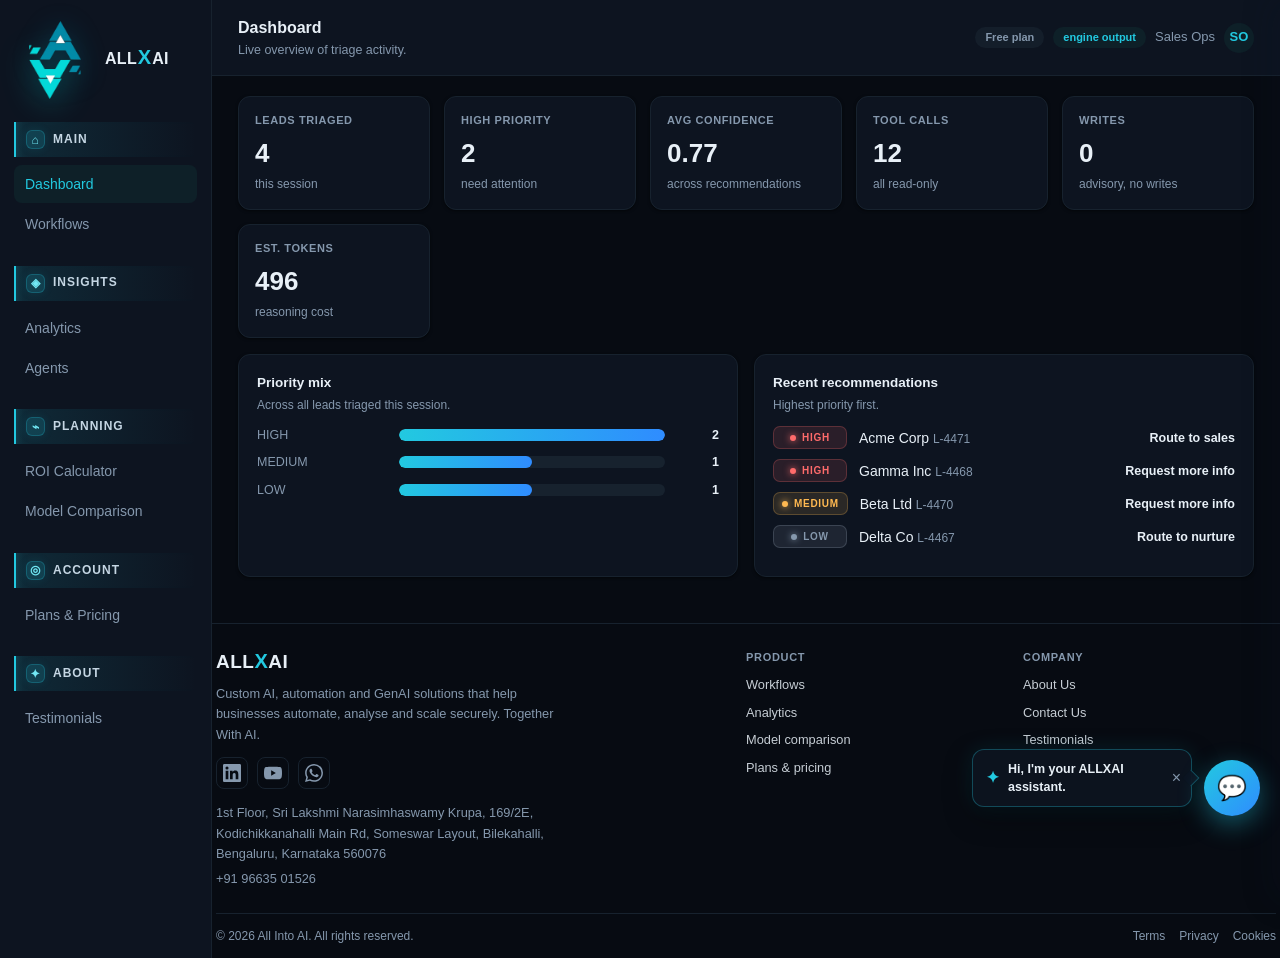
==== commit 9d79279a: "update footer: real social icons, address, phone" ====
--- a/app.html
+++ b/app.html
@@ -238,6 +238,7 @@
   .foot-social{display:flex;gap:9px}
   .foot-social a{width:32px;height:32px;border:1px solid var(--line);border-radius:8px;display:grid;place-items:center;color:var(--muted);text-decoration:none;font-size:13px;font-weight:800}
   .foot-social a:hover{color:var(--accent);border-color:var(--accent)}
+  .foot-contact{margin-top:14px;font-size:12px;line-height:1.5;color:var(--muted);max-width:340px}.foot-contact p{margin:4px 0}.foot-contact a{color:inherit;text-decoration:none}
   .foot-col h4{font-size:11px;text-transform:uppercase;letter-spacing:.7px;color:var(--muted);margin:2px 0 10px}
   .foot-col a{display:block;font-size:12.8px;color:var(--ink);text-decoration:none;margin-bottom:9px;cursor:pointer;opacity:.85}
   .foot-col a:hover{color:var(--accent);opacity:1}
@@ -381,9 +382,13 @@
           <div class="foot-word">ALL<span class="x">X</span>AI</div>
           <p>Custom AI, automation and GenAI solutions that help businesses automate, analyse and scale securely. Together With AI.</p>
           <div class="foot-social">
-            <a href="https://www.linkedin.com/company/allintoai" target="_blank" rel="noopener" aria-label="LinkedIn">in</a>
-            <a href="https://www.youtube.com/@Allintoai-ai" target="_blank" rel="noopener" aria-label="YouTube">&#9654;</a>
-            <a href="https://wa.me/919663501526" target="_blank" rel="noopener" aria-label="WhatsApp">&#9990;</a>
+            <a href="https://www.linkedin.com/company/allintoai" target="_blank" rel="noopener" aria-label="LinkedIn"><svg viewBox="0 0 24 24" width="18" height="18" fill="currentColor" aria-hidden="true"><path d="M20.447 20.452h-3.554v-5.569c0-1.328-.027-3.037-1.852-3.037-1.853 0-2.136 1.445-2.136 2.939v5.667H9.351V9h3.414v1.561h.046c.477-.9 1.637-1.85 3.37-1.85 3.601 0 4.267 2.37 4.267 5.455v6.286zM5.337 7.433a2.062 2.062 0 01-2.063-2.065 2.064 2.064 0 112.063 2.065zm1.782 13.019H3.555V9h3.564v11.452zM22.225 0H1.771C.792 0 0 .774 0 1.729v20.542C0 23.227.792 24 1.771 24h20.451C23.2 24 24 23.227 24 22.271V1.729C24 .774 23.2 0 22.222 0h.003z"/></svg></a>
+            <a href="https://www.youtube.com/@Allintoai-ai" target="_blank" rel="noopener" aria-label="YouTube"><svg viewBox="0 0 24 24" width="18" height="18" fill="currentColor" aria-hidden="true"><path d="M23.498 6.186a3.016 3.016 0 00-2.122-2.136C19.505 3.545 12 3.545 12 3.545s-7.505 0-9.377.505A3.017 3.017 0 00.502 6.186C0 8.07 0 12 0 12s0 3.93.502 5.814a3.016 3.016 0 002.122 2.136c1.871.505 9.376.505 9.376.505s7.505 0 9.377-.505a3.015 3.015 0 002.122-2.136C24 15.93 24 12 24 12s0-3.93-.502-5.814zM9.545 15.568V8.432L15.818 12l-6.273 3.568z"/></svg></a>
+            <a href="https://wa.me/919663501526" target="_blank" rel="noopener" aria-label="WhatsApp"><svg viewBox="0 0 24 24" width="18" height="18" fill="currentColor" aria-hidden="true"><path d="M17.472 14.382c-.297-.149-1.758-.867-2.03-.967-.273-.099-.471-.148-.67.15-.197.297-.767.966-.94 1.164-.173.199-.347.223-.644.075-.297-.15-1.255-.463-2.39-1.475-.883-.788-1.48-1.761-1.653-2.059-.173-.297-.018-.458.13-.606.134-.133.298-.347.446-.52.149-.174.198-.298.298-.497.099-.198.05-.371-.025-.52-.075-.149-.669-1.612-.916-2.207-.242-.579-.487-.5-.669-.51l-.57-.01c-.198 0-.52.074-.792.372-.272.297-1.04 1.016-1.04 2.479 0 1.462 1.065 2.875 1.213 3.074.149.198 2.096 3.2 5.077 4.487.709.306 1.262.489 1.694.625.712.227 1.36.195 1.871.118.571-.085 1.758-.719 2.006-1.413.248-.694.248-1.289.173-1.413-.074-.124-.272-.198-.57-.347m-5.421 7.403h-.004a9.87 9.87 0 01-5.031-1.378l-.361-.214-3.741.982.998-3.648-.235-.374a9.86 9.86 0 01-1.51-5.26c.001-5.45 4.436-9.884 9.888-9.884 2.64 0 5.122 1.03 6.988 2.898a9.825 9.825 0 012.893 6.994c-.003 5.45-4.437 9.884-9.885 9.884m8.413-18.297A11.815 11.815 0 0012.05 0C5.495 0 .16 5.335.157 11.892c0 2.096.547 4.142 1.588 5.945L.057 24l6.305-1.654a11.882 11.882 0 005.683 1.448h.005c6.554 0 11.89-5.335 11.893-11.893A11.821 11.821 0 0020.885 3.488"/></svg></a>
+          </div>
+          <div class="foot-contact">
+            <p>1st Floor, Sri Lakshmi Narasimhaswamy Krupa, 169/2E, Kodichikkanahalli Main Rd, Someswar Layout, Bilekahalli, Bengaluru, Karnataka 560076</p>
+            <p><a href="tel:+919663501526">+91 96635 01526</a></p>
           </div>
         </div>
         <div class="foot-col">
@@ -402,7 +407,7 @@
       </div>
       <div class="foot-bar">
         <span>&copy; 2026 All Into AI. All rights reserved.</span>
-        <span class="foot-legal"><a href="https://allxai.netlify.app" target="_blank" rel="noopener">Terms</a><a href="https://allxai.netlify.app" target="_blank" rel="noopener">Privacy</a><a href="https://allxai.netlify.app" target="_blank" rel="noopener">Cookies</a></span>
+        <span class="foot-legal"><a href="https://allintoai.netlify.app" target="_blank" rel="noopener">Terms</a><a href="https://allintoai.netlify.app" target="_blank" rel="noopener">Privacy</a><a href="https://allintoai.netlify.app" target="_blank" rel="noopener">Cookies</a></span>
       </div>
     </footer>
 
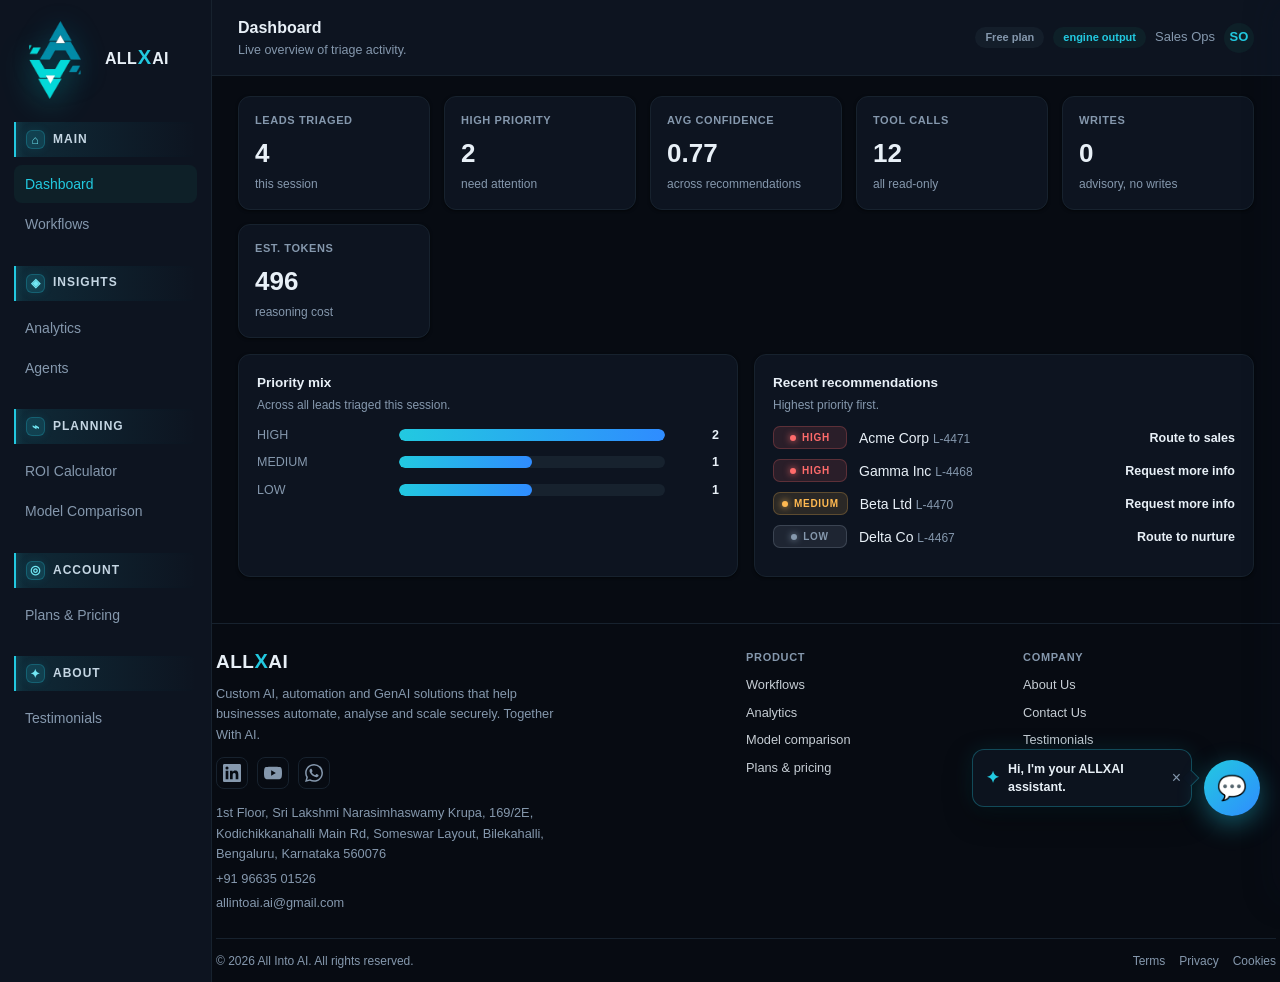
==== commit 119c9ffc: "Add complete contact details to footer" ====
--- a/app.html
+++ b/app.html
@@ -6,6 +6,16 @@
 <meta name="viewport" content="width=device-width, initial-scale=1" />
 <link rel="icon" href="[data-uri]" />
 <title>ALLXAI - Lead Triage MVP</title>
+<meta name="description" content="AllIntoAI lead triage app: capture, score, and route inbound leads with AI-assisted workflows."/>
+<link rel="canonical" href="https://allintoai.ai/app"/>
+<meta property="og:type" content="website"/>
+<meta property="og:site_name" content="AllIntoAI"/>
+<meta property="og:title" content="AllIntoAI - Lead Triage"/>
+<meta property="og:description" content="AllIntoAI lead triage app: capture, score, and route inbound leads with AI-assisted workflows."/>
+<meta property="og:url" content="https://allintoai.ai/app"/>
+<meta name="twitter:card" content="summary"/>
+<meta name="twitter:title" content="AllIntoAI - Lead Triage"/>
+<meta name="twitter:description" content="AllIntoAI lead triage app: capture, score, and route inbound leads with AI-assisted workflows."/>
 <style>
   :root{
     --bg:#070b12; --panel:#0d1420; --ink:#e8f0f7; --muted:#8598ad;
@@ -142,6 +152,11 @@
   .chatin{display:flex;gap:8px;padding:12px;border-top:1px solid var(--line)}
   .chatin input{flex:1;padding:9px 11px;border:1px solid var(--line);border-radius:9px;background:var(--bg);color:var(--ink);font-size:13px}
   .chatin button{padding:9px 13px;border:none;border-radius:9px;background:linear-gradient(135deg,#22c9e0,#2f8cff);color:#04202a;font-weight:700;cursor:pointer}
+  /* The homepage embeds a read-only dashboard preview. Keep app-only chrome out of that frame. */
+  body.embedded-preview .site-foot,
+  body.embedded-preview .chatteaser,
+  body.embedded-preview .chatbtn,
+  body.embedded-preview .chatpanel{display:none !important}
   .chip{display:inline-flex;align-items:center;gap:6px;width:max-content;padding:5px 8px;border:1px solid transparent;border-radius:7px;font-size:10px;font-weight:800;letter-spacing:.7px;line-height:1.1}
   .chip::before{content:"";width:6px;height:6px;border-radius:50%;background:currentColor;box-shadow:0 0 7px currentColor}
   .chip.HIGH{background:rgba(255,107,107,.12);border-color:rgba(255,107,107,.24);color:var(--high)} .chip.MEDIUM{background:rgba(255,185,81,.12);border-color:rgba(255,185,81,.24);color:var(--med)} .chip.LOW{background:rgba(154,167,182,.12);border-color:rgba(154,167,182,.24);color:var(--low)}
@@ -389,6 +404,7 @@
           <div class="foot-contact">
             <p>1st Floor, Sri Lakshmi Narasimhaswamy Krupa, 169/2E, Kodichikkanahalli Main Rd, Someswar Layout, Bilekahalli, Bengaluru, Karnataka 560076</p>
             <p><a href="tel:+919663501526">+91 96635 01526</a></p>
+            <p><a href="mailto:allintoai.ai@gmail.com">allintoai.ai@gmail.com</a></p>
           </div>
         </div>
         <div class="foot-col">
@@ -407,7 +423,7 @@
       </div>
       <div class="foot-bar">
         <span>&copy; 2026 All Into AI. All rights reserved.</span>
-        <span class="foot-legal"><a href="https://allintoai.netlify.app" target="_blank" rel="noopener">Terms</a><a href="https://allintoai.netlify.app" target="_blank" rel="noopener">Privacy</a><a href="https://allintoai.netlify.app" target="_blank" rel="noopener">Cookies</a></span>
+        <span class="foot-legal"><a href="https://company.allintoai.ai" target="_blank" rel="noopener">Terms</a><a href="https://company.allintoai.ai" target="_blank" rel="noopener">Privacy</a><a href="https://company.allintoai.ai" target="_blank" rel="noopener">Cookies</a></span>
       </div>
     </footer>
 
@@ -693,6 +709,7 @@
 function _auto(){ const q=new URLSearchParams(location.search); const v=q.get('view'); if(v) showView(v);
   const l=q.get('lead'); if(l){ select(l); if(q.get('log')) openLog(); } if(q.get('upgrade')) openUpgrade(); }
 async function boot(){
+  if(_hasView()) document.body.classList.add('embedded-preview');
   try{ const r=await fetch('api/leads',{cache:'no-store'});
     if(r.ok){ data=await r.json(); _mark('live engine'); renderAll(); if(!_hasView()) showView('dashboard'); _auto(); return; } }catch(e){}
   if(window.__ALLXAI_DATA__){ data=window.__ALLXAI_DATA__; _mark('engine output'); renderAll(); if(!_hasView()) showView('dashboard'); _auto(); return; }
